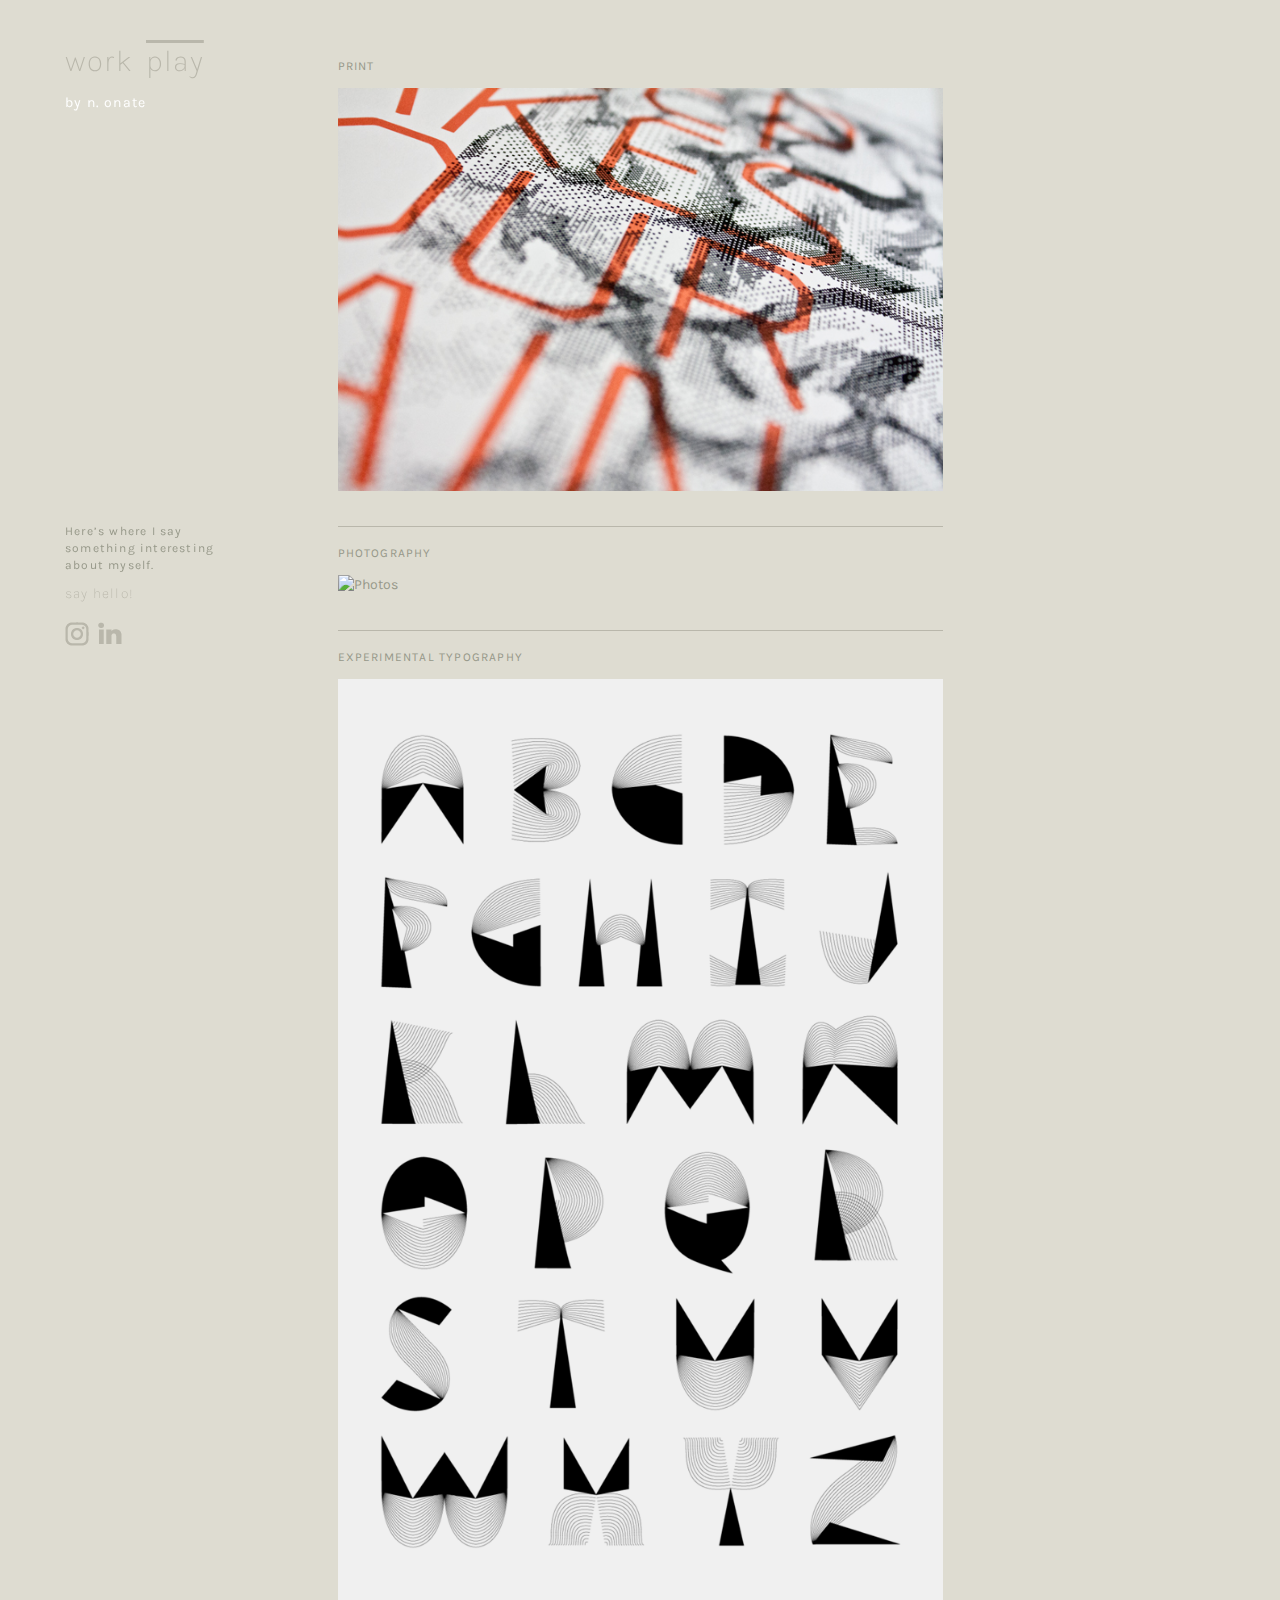
==== play.html @ 8dd72e9e "Final Project by Nicolette Onate" ====
<!DOCTYPE html>
<html lang="en">

  <head>

    <meta charset="utf-8">
    <meta name="viewport" content="width=device-width, initial-scale=1">


    <title>Nicolette Onate | Design</title>

    <link href="css/bootstrap.css" rel="stylesheet">
    <link href="css/styles.css" rel="stylesheet">
    <link href="https://fonts.googleapis.com/css?family=Karla:400,700" rel="stylesheet">




  </head>

  <body>

  <div class ="container">  

    <div id="sidebar" class="col-md-2">

      <div class="sub-container">
        <div class="row">
          <nav>
            <ul>
              <li><a href="index.html">work</a> </li>
              <li> </li>
              <li><a class="current" href="play.html">play</a> </li>
            </ul>
          </nav>
        </div>

        <div class="row">
          <p class="nicolette">by n. onate</p>
        </div>

        <div class="row">
          <div id="bio">

            <p>Here’s where I say something interesting about myself.</p>

            <a href="mailto:heyniconate@gmail.com">say hello!</a> <br /> <br />

            <a href="http://instagram.com/nicoletteonate" target="_blank">
            <img class="social" src="images/icon-instagram-normal.png" 
            onmouseover="this.src='images/icon-instagram-hover.png'"
            onmouseout="this.src='images/icon-instagram-normal.png'" /></a>

            <a class="social" href="http://instagram.com/nicoletteonate" target="_blank">
            <img src="images/icon-linkedin-normal.png" 
            onmouseover="this.src='images/icon-linkedin-hover.png'"
            onmouseout="this.src='images/icon-linkedin-normal.png'" /></a>
          </div>
        </div>

      </div>

    </div>
  </div>

    
    <!-- content-->
    <div class="container">

      <!-- Project 1 -->
      <div class="row">
        <div class="col-md-6 col-md-offset-3">
          <h4> Print </h4>
          <img class="img-full" src="images/ph-play.jpg" alt="Print" />
          <hr />
        </div>
      </div>

      <!-- Project 2 -->
      <div class="row">
        <div class="col-md-6 col-md-offset-3">
          <h4> Photography </h4>
          <img class="img-full" src="images/ph-play-04.png" alt="Photos" />
          <hr />
        </div>
      </div>

      <!-- Project 3 -->
      <div class="row">
        <div class="col-md-6 col-md-offset-3">
          <h4> Experimental Typography </h4>
          <img class="img-full" src="images/ph-play-03.png" alt="Experimental Typography" />
          <hr />
        </div>

    </div> <!--container-content-->

      <footer class="row">
        <div class="col-md-5">

          <a href="mailto:nicoletteonate@gmail.com">say hello</a>
          <a href="http://instagram.com/nicoletteonate" target="_blank">
          <img class="social" src="images/icon-instagram-normal.png" 
          onmouseover="this.src='images/icon-instagram-hover.png'"
          onmouseout="this.src='images/icon-instagram-normal.png'" /></a>

          <a class="social" href="http://instagram.com/nicoletteonate" target="_blank">
          <img src="images/icon-linkedin-normal.png" 
          onmouseover="this.src='images/icon-linkedin-hover.png'"
          onmouseout="this.src='images/icon-linkedin-normal.png'" /></a>
        </div>
      </footer> 

    
    </div> <!--container -->

  </body>
</html>
---- css/styles.css ----
body { 
  background-color: #DEDCD1;
  font-family: 'Karla', sans-serif;
  color: #969889;
  }

.container {
  width: 100%;
}

hr {
    border-color: #B9B7AB;
    border-width: 1px;
}

p {
  font-size: 14px;
}

h2 {
  font-size: 18px;
  font-weight: 400;
  margin-top: 0;
}

h4 {
  padding-bottom: 5px;
  margin-top: 0px;
  font-size: 12px;
  font-weight: 400;
  text-transform: uppercase;
  letter-spacing: .1em;

}

a:link {
  color: #B9B7AB;
  font-weight: 200;
}

a:hover {
  color: #ffffff;
  text-decoration: none;
}

.current {
  color: #FFFFFF;
  text-decoration: overline;
}

.container {
  padding: 20px;
}

#sidebar {
  position: fixed; 
  padding-top: 20px;
  padding-left: 20px;
  font-size: 12px;
  font-weight: 400;
  text-transform: lowercase;
  letter-spacing: .1em;
}

.nicolette {
  padding-left: 40px;
  text-transform: lowercase;
  color: #ffffff;
  font-size: 14px;
}

ul {
  padding-left: 40px;
  list-style: none;
}

ul > li {
  display: inline-block;
  margin-right: .1em;
  font-size: 24px;
  font-weight: 200;
  color: #F1F3E1;

}

li > a{
  color: #B9B7AB;
  font-size: 30px;
  font-weight: 200;
}

#bio {
  padding-top: 400px;
  padding-left: 40px;
  text-transform: none;

}

#bio p {
  font-size: 12px;
  margin-bottom: 10px;
}

#bio a {
  margin: 0 5px 0 0;
  font-size: 14px;
}

#bio > ul {
  padding-left: 0px;
}

.img-full {
  width: 100%;
  padding-bottom: 15px;
}

footer {
  visibility: hidden;
}



/* Media Query */

@media (max-width: 768px) {
  
  #sidebar {
    width: 100%;
    height: 100px;
    position: fixed;
    z-index: 1000;
    background-color:rgba(222, 220, 209,0.95);
    padding-bottom: 0px;
    margin-top: -50px;

  }

  ul {
    padding-left: 0px;
/*    text-align: center;*/
  }

  #bio {
    visibility: hidden;
    padding-top: 15px;
    padding-left: 40px;
    padding-right: 40px;
/*    text-align: center;*/
   }

  #bio > p{
    font-size: 10px;
  }

  .container {
    padding-top: 50px;
    position: relative;
  }

  .img-full {
    padding-bottom: 1.5em;
  }

  .nicolette {
    padding-left: 0px;
    /*text-align: center;*/
  }

  .col-md-6 {
    padding-left: 20px;
    padding-right: 20px;
  }

  .col-md-5 {
    padding-left: 20px;
    padding-right: 20px;
  }

  footer {
    visibility: inherit;
  }

  footer a {
    margin: 0 10px 0 0;
    font-size: 14px;

  }

  footer img {
    width: 16px;

  }
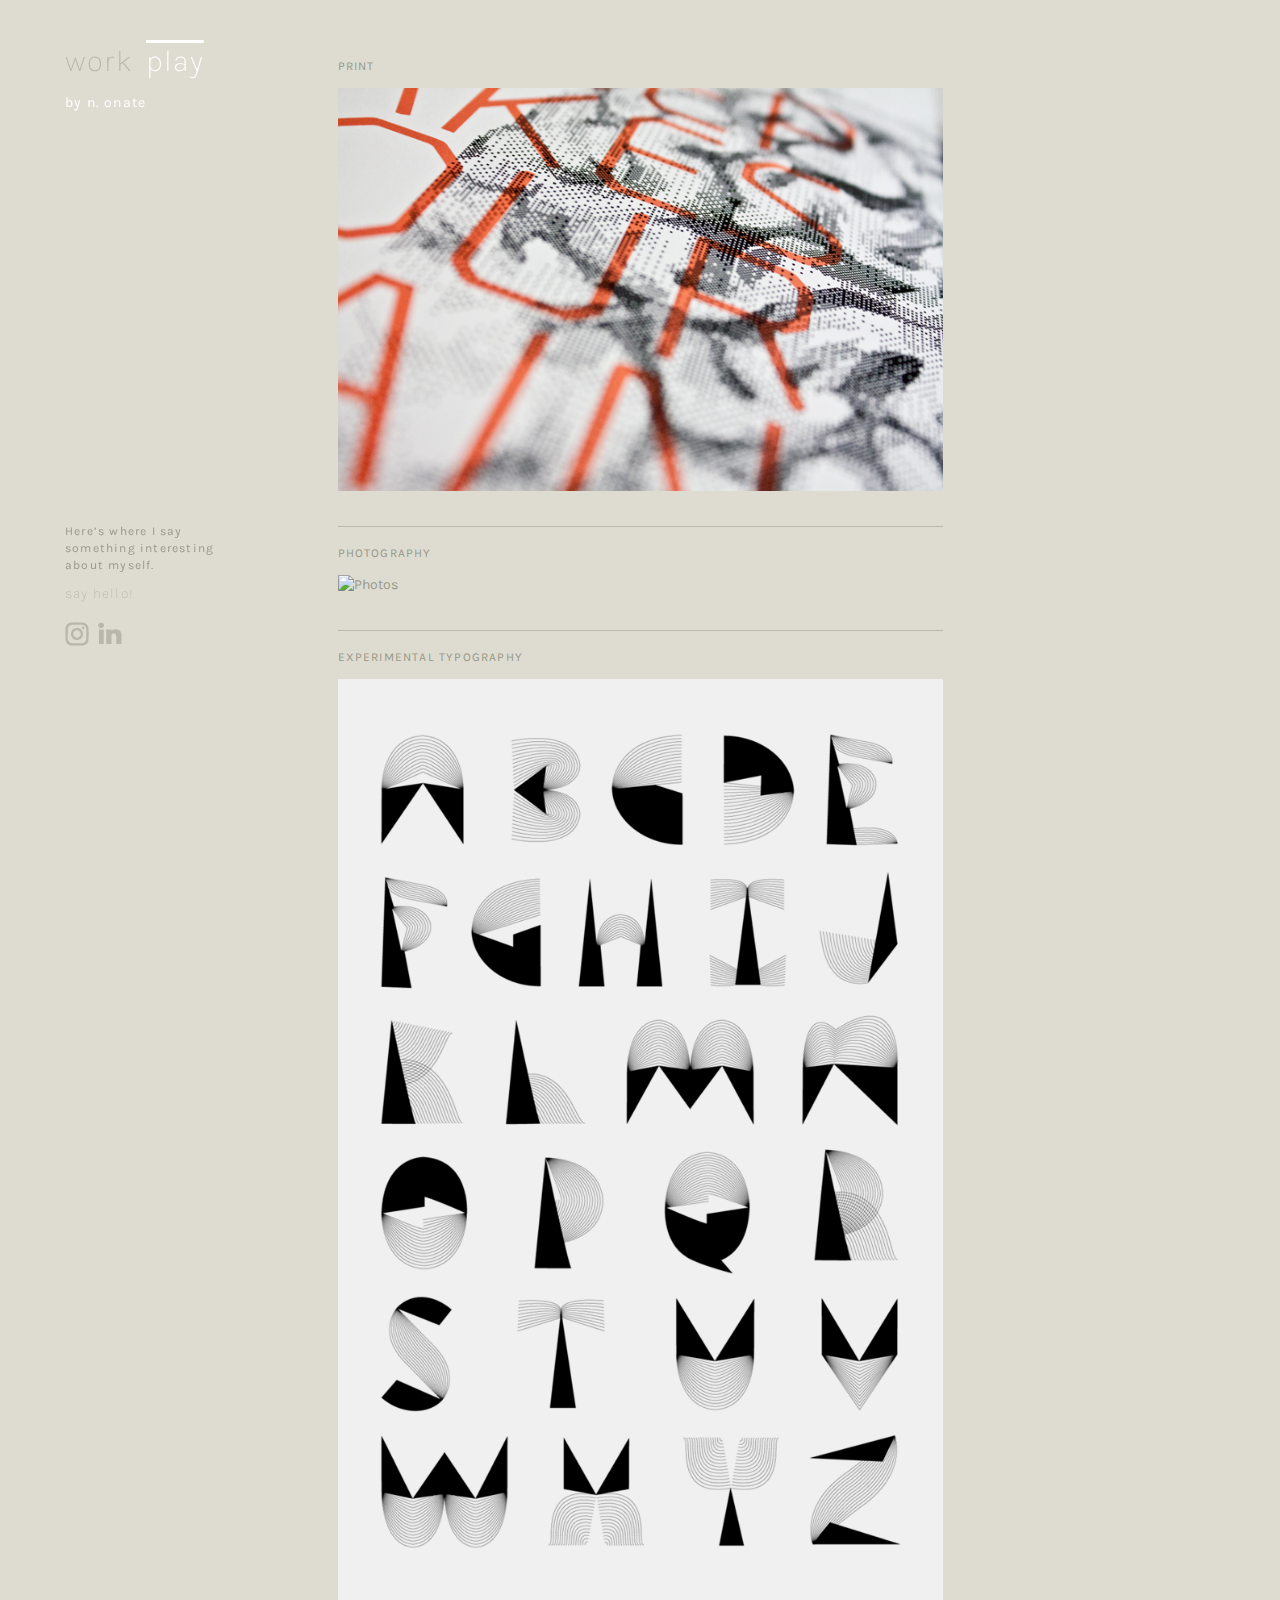
==== commit b48bd45b: "Update play.html" ====
--- a/play.html
+++ b/play.html
@@ -104,7 +104,7 @@
           onmouseover="this.src='images/icon-instagram-hover.png'"
           onmouseout="this.src='images/icon-instagram-normal.png'" /></a>
 
-          <a class="social" href="http://instagram.com/nicoletteonate" target="_blank">
+          <a class="social" href="http://linkedin.com/in/nicoletteonate" target="_blank">
           <img src="images/icon-linkedin-normal.png" 
           onmouseover="this.src='images/icon-linkedin-hover.png'"
           onmouseout="this.src='images/icon-linkedin-normal.png'" /></a>
--- a/css/styles.css
+++ b/css/styles.css
@@ -2,7 +2,7 @@
   background-color: #DEDCD1;
   font-family: 'Karla', sans-serif;
   color: #969889;
-  }
+}
 
 .container {
   width: 100%;
@@ -30,21 +30,20 @@
   font-weight: 400;
   text-transform: uppercase;
   letter-spacing: .1em;
-
 }
 
-a:link {
-  color: #B9B7AB;
+a {
+  color: #B9B7AB !important;
   font-weight: 200;
 }
 
 a:hover {
-  color: #ffffff;
+  color: #fff !important;
   text-decoration: none;
 }
 
 .current {
-  color: #FFFFFF;
+  color: #fff !important;
   text-decoration: overline;
 }
 
@@ -84,7 +83,7 @@
 }
 
 li > a{
-  color: #B9B7AB;
+  color: #B9B7AB !important;
   font-size: 30px;
   font-weight: 200;
 }
@@ -102,8 +101,13 @@
 }
 
 #bio a {
+  color: #B9B7AB;
   margin: 0 5px 0 0;
   font-size: 14px;
+}
+
+#bio a:hover {
+  color: #fff;
 }
 
 #bio > ul {
@@ -138,7 +142,6 @@
 
   ul {
     padding-left: 0px;
-/*    text-align: center;*/
   }
 
   #bio {
@@ -146,8 +149,7 @@
     padding-top: 15px;
     padding-left: 40px;
     padding-right: 40px;
-/*    text-align: center;*/
-   }
+  }
 
   #bio > p{
     font-size: 10px;
@@ -164,7 +166,6 @@
 
   .nicolette {
     padding-left: 0px;
-    /*text-align: center;*/
   }
 
   .col-md-6 {
@@ -192,5 +193,3 @@
 
   }
 
-  
-
